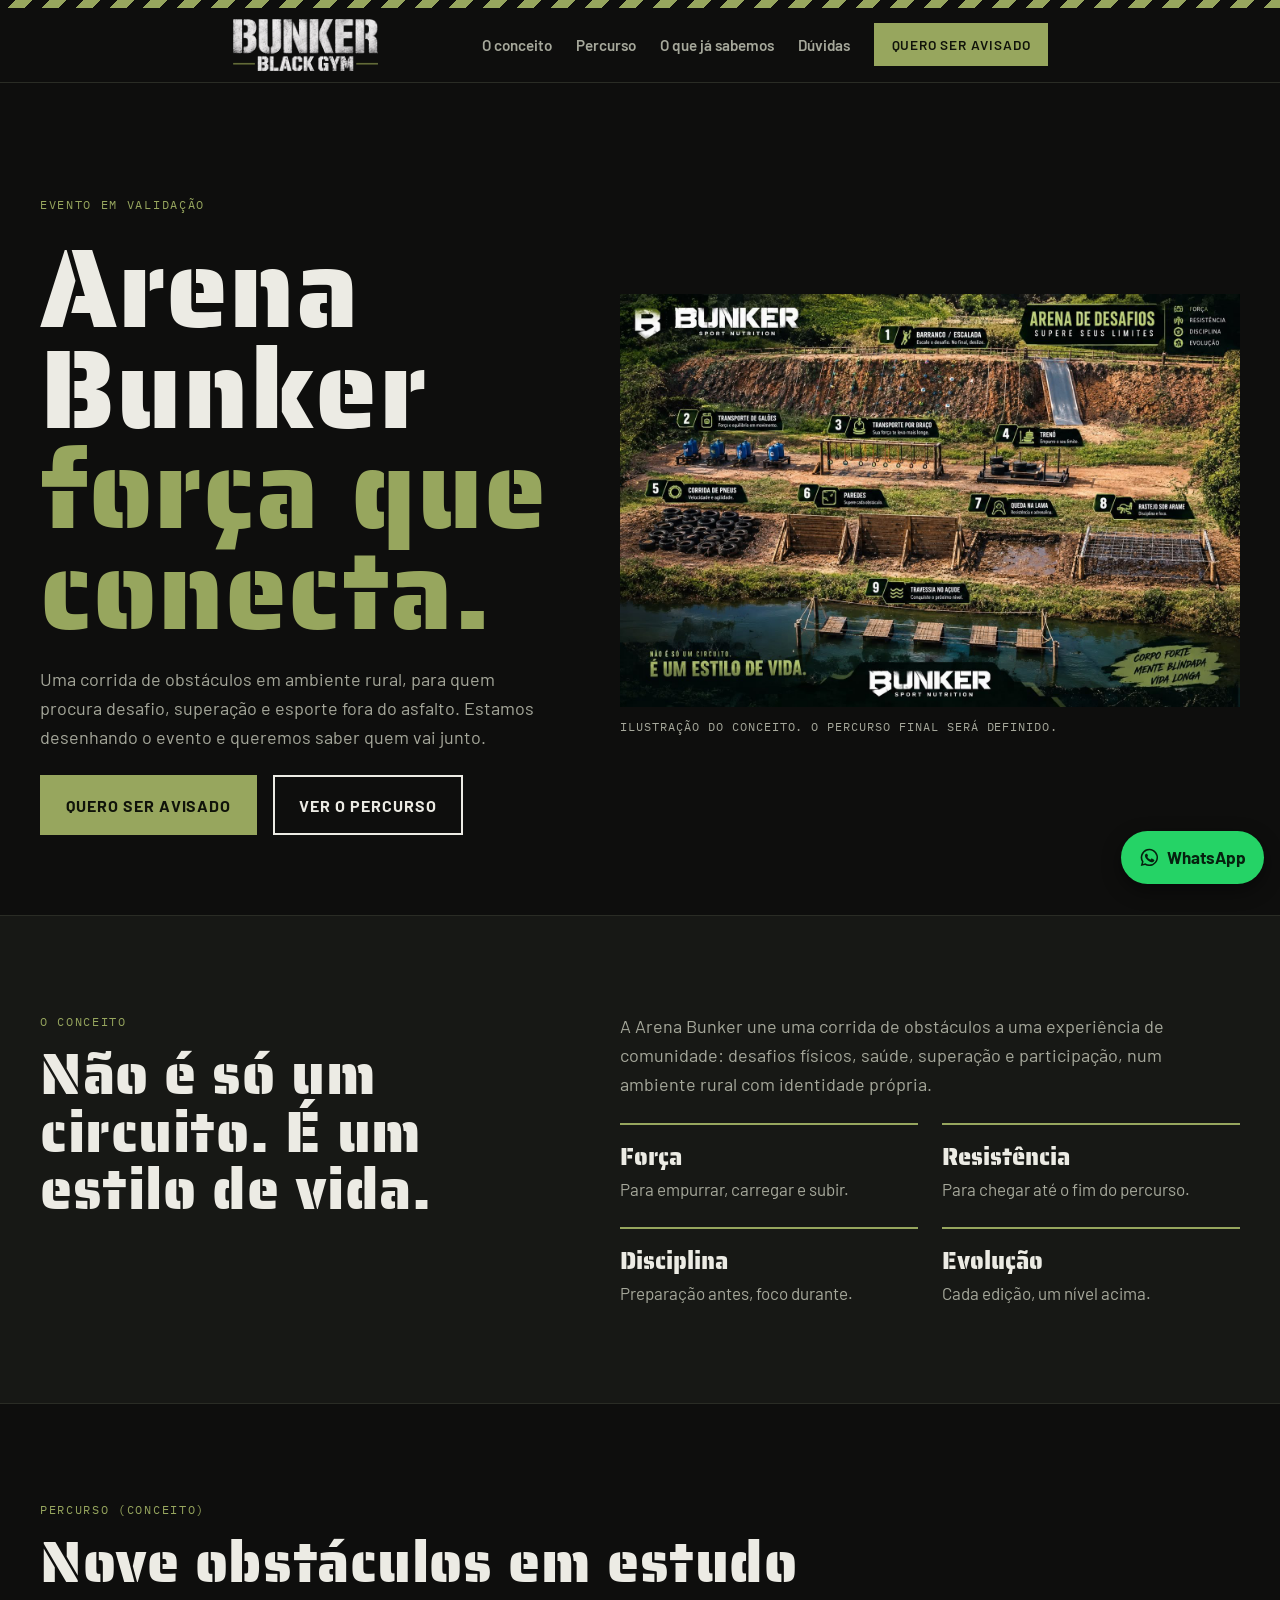
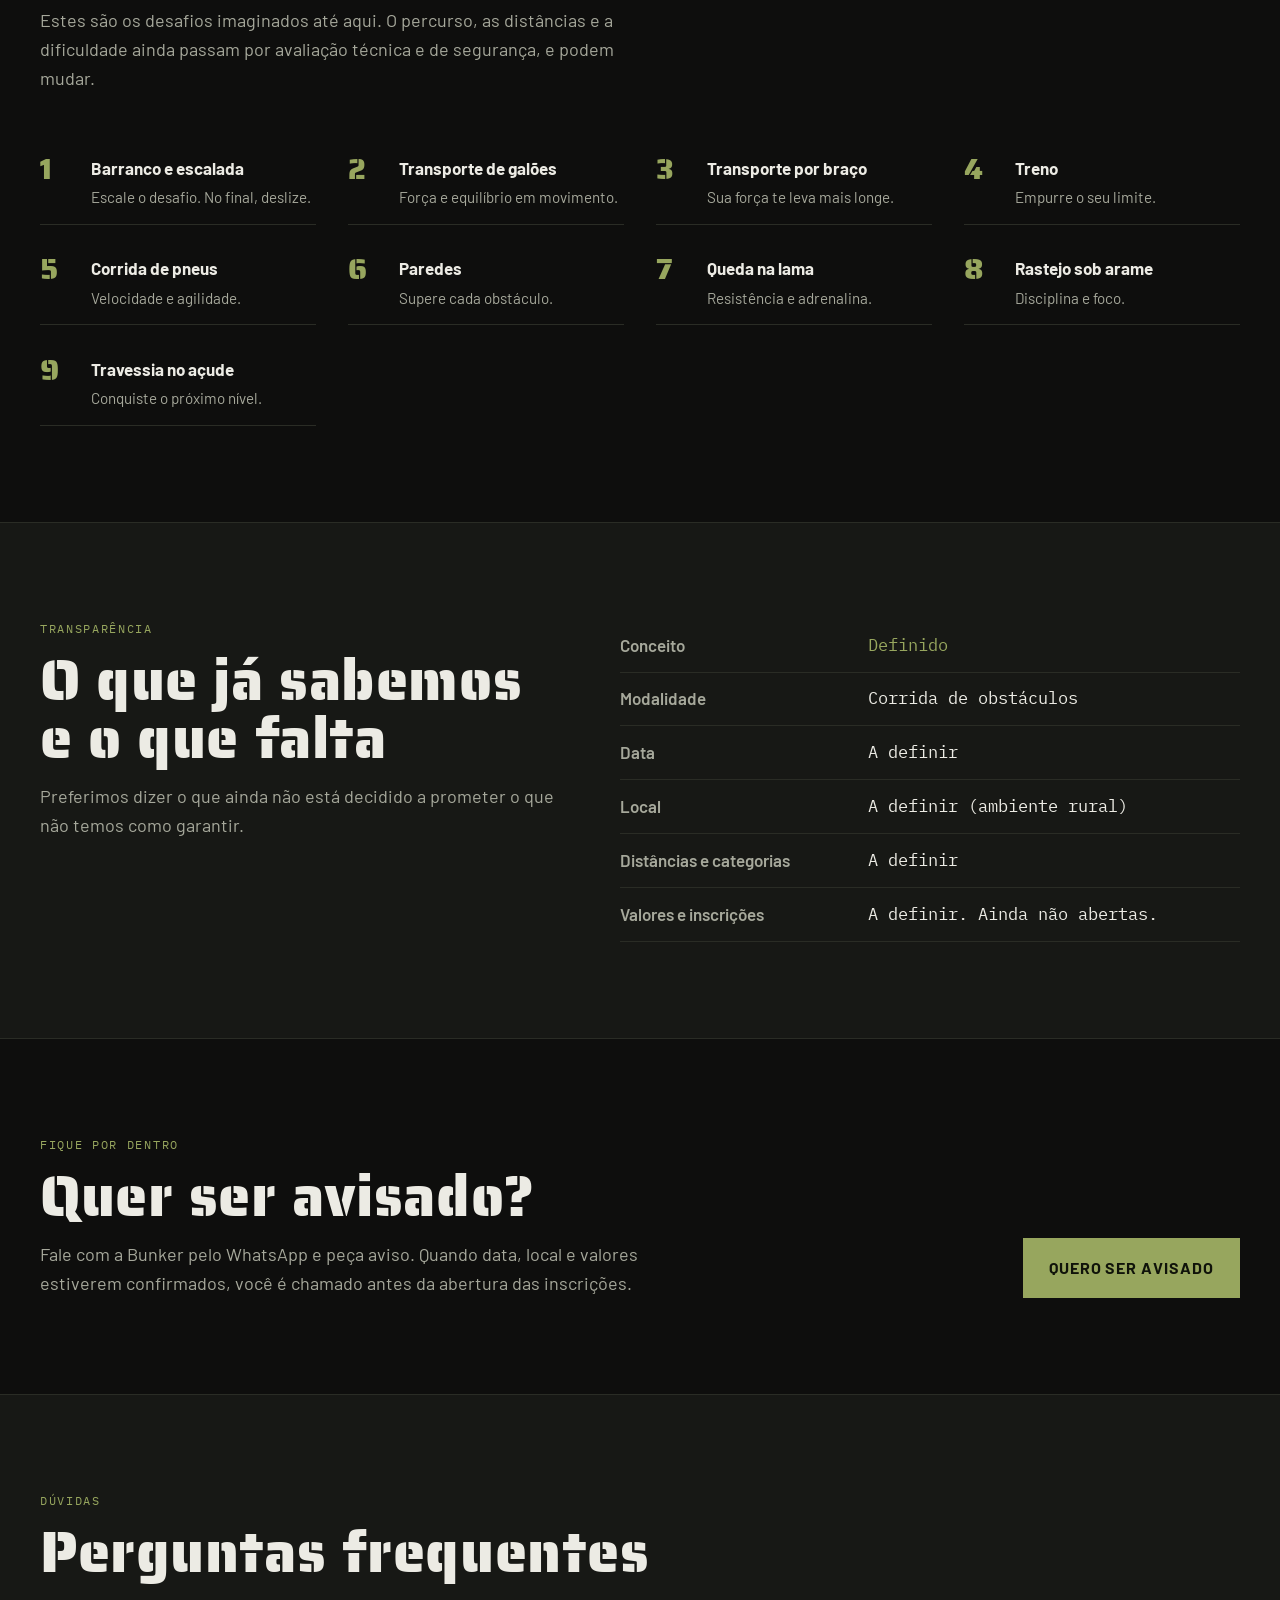
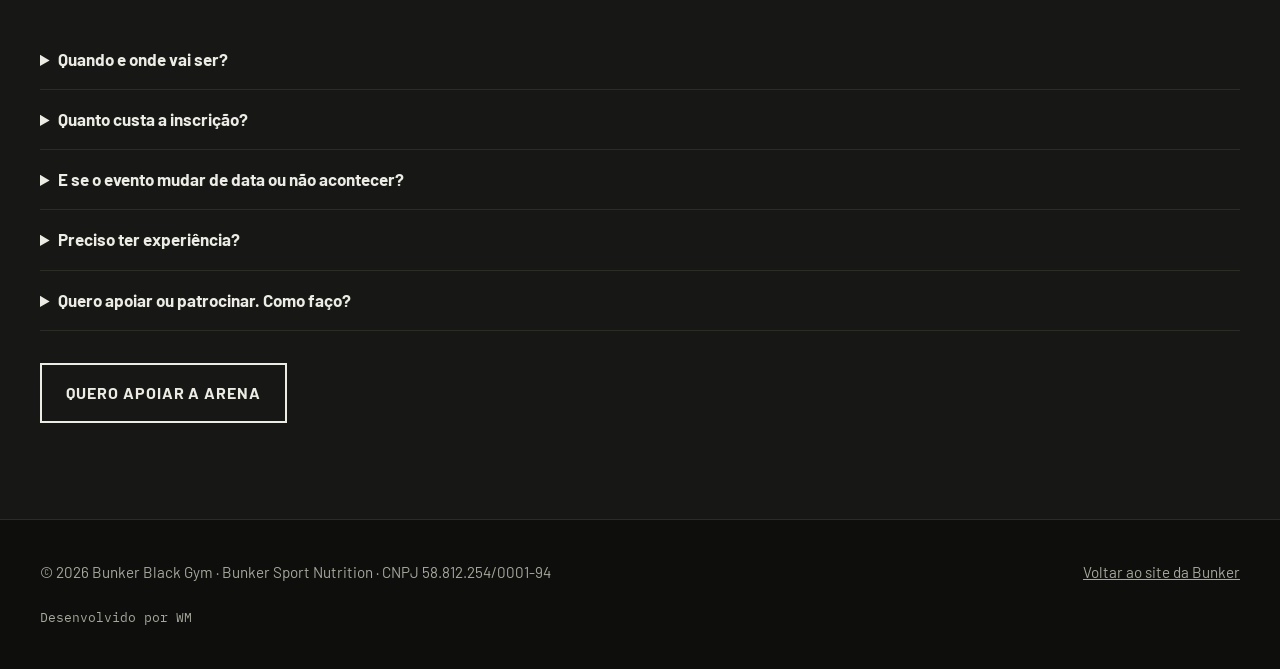
==== arena/index.html @ 94d3ce9a "Site da Arena Bunker (arena.bunkersn.com.br) em pasta própria Co-Authored-By: Claude Sonnet 5.5 <nor" ====
<!doctype html>
<html lang="pt-BR">
<head>
<meta charset="utf-8">
<meta name="viewport" content="width=device-width, initial-scale=1, viewport-fit=cover">
<title>Arena Bunker</title>
<meta name="description" content="Arena Bunker: corrida de obstáculos em ambiente rural. Força que conecta. Evento em validação, peça aviso pelo WhatsApp.">
<link rel="canonical" href="https://arena.bunkersn.com.br/">
<meta property="og:title" content="Arena Bunker: força que conecta">
<meta property="og:description" content="Corrida de obstáculos em ambiente rural. Evento em validação.">
<meta property="og:url" content="https://arena.bunkersn.com.br/">
<meta property="og:image" content="https://arena.bunkersn.com.br/img/percurso.jpg">
<meta property="og:locale" content="pt_BR">
<link rel="preconnect" href="https://fonts.googleapis.com">
<link rel="preconnect" href="https://fonts.gstatic.com" crossorigin>
<link rel="stylesheet" href="https://fonts.googleapis.com/css2?family=Barlow:wght@400;600;700&family=IBM+Plex+Mono:wght@400;500&family=Saira+Stencil+One&display=swap">
<link rel="stylesheet" href="css/base.css">
<link rel="stylesheet" href="css/arena.css">
</head>
<body>
<header class="topo">
  <div class="listra" aria-hidden="true"></div>
  <div class="wrap">
    <a class="marca" href="https://www.bunkersn.com.br/"><img src="img/logo-blackgym.jpg" alt="Bunker Black Gym"></a>
    <nav class="menu" aria-label="Principal">
      <a href="#conceito">O conceito</a>
      <a href="#percurso">Percurso</a>
      <a href="#status">O que já sabemos</a>
      <a href="#faq">Dúvidas</a>
      <a class="btn" href="#aviso">Quero ser avisado</a>
    </nav>
  </div>
</header>

<main>
  <section class="hero-arena" id="inicio">
    <div class="wrap">
      <div class="texto">
        <p class="rotulo">Evento em validação</p>
        <h1>Arena Bunker <em>força que conecta.</em></h1>
        <p class="lead">Uma corrida de obstáculos em ambiente rural, para quem procura desafio, superação e esporte fora do asfalto. Estamos desenhando o evento e queremos saber quem vai junto.</p>
        <div class="acoes">
          <a class="btn" href="#aviso">Quero ser avisado</a>
          <a class="btn btn--vazado" href="#percurso">Ver o percurso</a>
        </div>
      </div>
      <figure>
        <img src="img/percurso.jpg" alt="Ilustração do conceito da Arena Bunker, com nove obstáculos em percurso rural" width="1536" height="1024">
        <figcaption>Ilustração do conceito. O percurso final será definido.</figcaption>
      </figure>
    </div>
  </section>

  <section class="faixa faixa--alt" id="conceito">
    <div class="wrap duas-colunas">
      <div class="cab-secao" style="margin:0">
        <p class="rotulo">O conceito</p>
        <h2>Não é só um circuito. É um estilo de vida.</h2>
      </div>
      <div style="display:grid;gap:1.5rem">
        <p class="lead">A Arena Bunker une uma corrida de obstáculos a uma experiência de comunidade: desafios físicos, saúde, superação e participação, num ambiente rural com identidade própria.</p>
        <div class="valores">
          <div><b>Força</b><span>Para empurrar, carregar e subir.</span></div>
          <div><b>Resistência</b><span>Para chegar até o fim do percurso.</span></div>
          <div><b>Disciplina</b><span>Preparação antes, foco durante.</span></div>
          <div><b>Evolução</b><span>Cada edição, um nível acima.</span></div>
        </div>
      </div>
    </div>
  </section>

  <section class="faixa" id="percurso">
    <div class="wrap">
      <div class="cab-secao">
        <p class="rotulo">Percurso (conceito)</p>
        <h2>Nove obstáculos em estudo</h2>
        <p class="lead">Estes são os desafios imaginados até aqui. O percurso, as distâncias e a dificuldade ainda passam por avaliação técnica e de segurança, e podem mudar.</p>
      </div>
      <ol class="obstaculos">
        <li><b>Barranco e escalada</b><span>Escale o desafio. No final, deslize.</span></li>
        <li><b>Transporte de galões</b><span>Força e equilíbrio em movimento.</span></li>
        <li><b>Transporte por braço</b><span>Sua força te leva mais longe.</span></li>
        <li><b>Treno</b><span>Empurre o seu limite.</span></li>
        <li><b>Corrida de pneus</b><span>Velocidade e agilidade.</span></li>
        <li><b>Paredes</b><span>Supere cada obstáculo.</span></li>
        <li><b>Queda na lama</b><span>Resistência e adrenalina.</span></li>
        <li><b>Rastejo sob arame</b><span>Disciplina e foco.</span></li>
        <li><b>Travessia no açude</b><span>Conquiste o próximo nível.</span></li>
      </ol>
    </div>
  </section>

  <section class="faixa faixa--alt" id="status">
    <div class="wrap duas-colunas">
      <div class="cab-secao" style="margin:0">
        <p class="rotulo">Transparência</p>
        <h2>O que já sabemos e o que falta</h2>
        <p class="lead">Preferimos dizer o que ainda não está decidido a prometer o que não temos como garantir.</p>
      </div>
      <table class="status">
        <tr><th>Conceito</th><td class="def">Definido</td></tr>
        <tr><th>Modalidade</th><td>Corrida de obstáculos</td></tr>
        <tr><th>Data</th><td>A definir</td></tr>
        <tr><th>Local</th><td>A definir (ambiente rural)</td></tr>
        <tr><th>Distâncias e categorias</th><td>A definir</td></tr>
        <tr><th>Valores e inscrições</th><td>A definir. Ainda não abertas.</td></tr>
      </table>
    </div>
  </section>

  <section class="faixa" id="aviso">
    <div class="wrap cta-faixa">
      <div class="cab-secao" style="margin:0">
        <p class="rotulo">Fique por dentro</p>
        <h2>Quer ser avisado?</h2>
        <p class="lead">Fale com a Bunker pelo WhatsApp e peça aviso. Quando data, local e valores estiverem confirmados, você é chamado antes da abertura das inscrições.</p>
      </div>
      <a class="btn" id="cta-aviso-3" href="https://wa.me/5535997757577" target="_blank" rel="noopener">Quero ser avisado</a>
    </div>
  </section>

  <section class="faixa faixa--alt" id="faq">
    <div class="wrap">
      <div class="cab-secao"><p class="rotulo">Dúvidas</p><h2>Perguntas frequentes</h2></div>
      <div class="faq">
        <details><summary>Quando e onde vai ser?</summary><p>Ainda não está definido. Só vamos divulgar data e local depois de validar o terreno, a segurança e as autorizações necessárias.</p></details>
        <details><summary>Quanto custa a inscrição?</summary><p>Os valores ainda serão definidos. As inscrições não estão abertas e nenhuma cobrança é feita por este site.</p></details>
        <details><summary>E se o evento mudar de data ou não acontecer?</summary><p>As regras de cancelamento, adiamento e reembolso serão divulgadas antes de qualquer cobrança.</p></details>
        <details><summary>Preciso ter experiência?</summary><p>Categorias e níveis de dificuldade ainda serão definidos. Quando estiverem prontos, vamos explicar quem pode participar de cada um.</p></details>
        <details><summary>Quero apoiar ou patrocinar. Como faço?</summary><p>Fale com a Bunker pelo WhatsApp no botão abaixo.</p></details>
      </div>
      <p style="margin-top:2rem"><a class="btn btn--vazado" id="cta-patro" href="https://wa.me/5535997757577" target="_blank" rel="noopener">Quero apoiar a Arena</a></p>
    </div>
  </section>
</main>

<footer class="rodape">
  <div class="wrap">
    <p>© <span id="ano"></span> Bunker Black Gym · Bunker Sport Nutrition · CNPJ 58.812.254/0001-94</p>
    <p><a href="https://www.bunkersn.com.br/">Voltar ao site da Bunker</a></p>
    <p class="credito">Desenvolvido por WM</p>
  </div>
</footer>

<a class="zap" id="zap-flutuante" href="https://wa.me/5535997757577" target="_blank" rel="noopener" aria-label="Falar no WhatsApp">
  <svg viewBox="0 0 24 24" aria-hidden="true"><path d="M12 2a10 10 0 0 0-8.6 15.1L2 22l5-1.3A10 10 0 1 0 12 2Zm0 18.2a8.2 8.2 0 0 1-4.2-1.2l-.3-.2-3 .8.8-2.9-.2-.3A8.2 8.2 0 1 1 12 20.2Zm4.5-6.1c-.2-.1-1.5-.7-1.7-.8s-.4-.1-.6.1-.7.8-.8 1-.3.2-.5.1a6.7 6.7 0 0 1-3.3-2.9c-.2-.4.2-.4.7-1.3.1-.2 0-.3 0-.4l-.8-1.8c-.2-.5-.4-.4-.6-.4h-.5a1 1 0 0 0-.7.3 3 3 0 0 0-.9 2.2 5.2 5.2 0 0 0 1.1 2.7 11.9 11.9 0 0 0 4.6 4c1.7.7 2.4.8 3.2.7a2.8 2.8 0 0 0 1.8-1.3 2.3 2.3 0 0 0 .2-1.3c-.1-.1-.2-.2-.5-.3Z"/></svg>
  <span>WhatsApp</span>
</a>
<script src="js/arena.js"></script>
</body>
</html>
---- arena/css/base.css ----
/* Base compartilhada entre academia e loja (tokens, tipografia, botões, layout).
   Layout: faixas horizontais de concreto, conteúdo alinhado à esquerda em grade de 12 colunas. */
:root {
  --concreto: #0e0e0d;      /* fundo, próximo do preto do logo */
  --concreto-2: #171815;    /* faixas alternadas */
  --parede: #2a2c25;        /* bordas, divisórias */
  --giz: #ecebe4;           /* texto principal */
  --cinza: #a6a89b;         /* texto secundário */
  --oliva: #97a65e;         /* destaque: verde-oliva do logo */
  --oliva-escuro: #10130a;  /* texto sobre oliva */
  --erro: #ff8a7a;

  --f-display: "Saira Stencil One", "Impact", "Arial Narrow", sans-serif;
  --f-corpo: "Barlow", "Helvetica Neue", Arial, sans-serif;
  --f-util: "IBM Plex Mono", ui-monospace, Menlo, monospace;

  --largura: 120rem;
  --gutter: clamp(1rem, 4vw, 2.5rem);
  color-scheme: dark;
}
*, *::before, *::after { box-sizing: border-box; }
html { scroll-behavior: smooth; }
@media (prefers-reduced-motion: reduce) { html { scroll-behavior: auto; } * { transition: none !important; animation: none !important; } }
body {
  margin: 0; background: var(--concreto); color: var(--giz);
  font-family: var(--f-corpo); font-size: 1.0625rem; line-height: 1.6;
  -webkit-font-smoothing: antialiased;
}
img { max-width: 100%; display: block; }
[hidden] { display: none !important; }
a { color: inherit; }
:focus-visible { outline: 2px solid var(--oliva); outline-offset: 3px; }

.wrap { max-width: var(--largura); margin-inline: auto; padding-inline: var(--gutter); }
.faixa { padding-block: clamp(3.5rem, 8vw, 6rem); border-top: 1px solid var(--parede); }
.faixa--alt { background: var(--concreto-2); }

h1, h2, h3 { font-family: var(--f-display); font-weight: 400; line-height: 1; margin: 0; text-wrap: balance; letter-spacing: .01em; }
h2 { font-size: clamp(2.2rem, 5.5vw, 3.6rem); }
h3 { font-size: 1.6rem; }
p { margin: 0; }
.rotulo {
  font-family: var(--f-util); font-size: .75rem; letter-spacing: .14em; text-transform: uppercase; color: var(--oliva);
}
.lead { color: var(--cinza); max-width: 38rem; font-size: 1.125rem; }
.cab-secao { display: grid; gap: .9rem; margin-bottom: clamp(2rem, 5vw, 3rem); }

.btn {
  display: inline-flex; align-items: center; justify-content: center; gap: .5rem;
  font-family: var(--f-corpo); font-weight: 700; font-size: 1rem; letter-spacing: .06em; text-transform: uppercase;
  padding: .95rem 1.5rem; border: 2px solid var(--oliva); text-decoration: none; cursor: pointer;
  background: var(--oliva); color: var(--oliva-escuro); transition: background .15s, color .15s;
}
.btn:hover { background: transparent; color: var(--oliva); }
.btn--vazado { background: transparent; color: var(--giz); border-color: var(--giz); }
.btn--vazado:hover { background: var(--giz); color: var(--concreto); }

/* Faixa de segurança (listras diagonais) usada como marca do Bunker */
.listra {
  height: .5rem;
  background: repeating-linear-gradient(-45deg, var(--oliva) 0 .75rem, var(--concreto) .75rem 1.5rem);
}

/* Cabeçalho */
.topo { position: sticky; top: env(safe-area-inset-top, 0px); z-index: 10; background: var(--concreto); border-bottom: 1px solid var(--parede); }
.topo .wrap { display: flex; align-items: center; justify-content: space-between; gap: 1rem; min-height: 4.6rem; }
.marca { font-family: var(--f-display); font-size: 1.5rem; text-decoration: none; letter-spacing: .02em; }
.marca span { color: var(--oliva); }
.menu { display: flex; gap: 1.5rem; align-items: center; }
.menu a { text-decoration: none; font-weight: 600; font-size: .95rem; color: var(--cinza); }
.menu a:hover { color: var(--giz); }
.menu .btn { padding: .55rem 1rem; font-size: .85rem; color: var(--oliva-escuro); }
.menu .btn:hover { color: var(--oliva); }
.menu .em-breve { font-family: var(--f-util); font-size: .65rem; color: var(--oliva); margin-left: .3rem; }
@media (max-width: 52rem) { .menu a:not(.btn) { display: none; } }
/* telas grandes: logo e menu agrupados no centro do cabeçalho */
@media (min-width: 64rem) { .topo .wrap { justify-content: center; gap: clamp(3rem, 8vw, 10rem); } }

/* Rodapé */
.rodape { border-top: 1px solid var(--parede); padding-block: 2.5rem; color: var(--cinza); font-size: .95rem; }
.rodape .wrap { display: flex; flex-wrap: wrap; gap: 1.5rem 3rem; justify-content: space-between; }

/* WhatsApp flutuante */
.zap {
  position: fixed; right: 1rem; bottom: calc(1rem + env(safe-area-inset-bottom, 0px)); z-index: 20;
  display: inline-flex; align-items: center; gap: .5rem; padding: .8rem 1.1rem;
  background: #25d366; color: #06210f; font-weight: 700; text-decoration: none; border-radius: 2rem;
  box-shadow: 0 .4rem 1.2rem rgba(0,0,0,.45);
}
.zap svg { width: 1.3rem; height: 1.3rem; fill: currentColor; }
@media (max-width: 30rem) { .zap span { display: none; } }
.rodape .credito { flex-basis: 100%; font-family: var(--f-util); font-size: .8rem; }
.marca { display: block; line-height: 0; }
.marca img { height: 3.4rem; width: auto; mix-blend-mode: lighten; }
---- arena/css/arena.css ----
/* Arena Bunker: reaproveita tokens e componentes de base.css */
.hero-arena { padding-block: clamp(3.5rem, 9vw, 7rem) clamp(3rem, 7vw, 5rem); }
.hero-arena .wrap { display: grid; gap: 2rem; }
.hero-arena h1 { font-size: clamp(3rem, 9vw, 7rem); line-height: .9; }
.hero-arena h1 em { font-style: normal; color: var(--oliva); display: block; }
.hero-arena .texto { display: grid; gap: 1.5rem; align-content: center; }
.hero-arena .acoes { display: flex; flex-wrap: wrap; gap: 1rem; }
.hero-arena figure { margin: 0; }
.hero-arena img, .percurso-fig img { width: 100%; height: auto; display: block; }
figcaption { font-family: var(--f-util); font-size: .75rem; letter-spacing: .08em; text-transform: uppercase; color: var(--cinza); padding-top: .6rem; }
@media (min-width: 64rem) { .hero-arena .wrap { grid-template-columns: minmax(0, 5fr) minmax(0, 6fr); align-items: center; gap: clamp(2rem, 5vw, 5rem); } }

.valores { display: grid; grid-template-columns: repeat(auto-fit, minmax(12rem, 1fr)); gap: 1.5rem; }
.valores div { border-top: 2px solid var(--oliva); padding-top: .8rem; }
.valores b { display: block; font-family: var(--f-display); font-size: 1.5rem; font-weight: 400; }
.valores span { color: var(--cinza); }

.obstaculos { list-style: none; margin: 0; padding: 0; display: grid; grid-template-columns: repeat(auto-fit, minmax(17rem, 1fr)); gap: 1rem 2rem; counter-reset: obs; }
.obstaculos li { display: grid; grid-template-columns: 2.4rem 1fr; gap: .2rem .8rem; padding: .9rem 0; border-bottom: 1px solid var(--parede); }
.obstaculos li::before { counter-increment: obs; content: counter(obs); grid-row: span 2; font-family: var(--f-display); font-size: 1.8rem; color: var(--oliva); line-height: 1; }
.obstaculos b { font-weight: 700; }
.obstaculos span { color: var(--cinza); font-size: .95rem; }

.status { width: 100%; border-collapse: collapse; }
.status th, .status td { text-align: left; padding: .8rem 0; border-bottom: 1px solid var(--parede); vertical-align: top; }
.status th { font-weight: 600; width: 40%; color: var(--cinza); }
.status td { font-family: var(--f-util); }
.status .def { color: var(--oliva); }

.faq details { border-bottom: 1px solid var(--parede); padding: 1rem 0; }
.faq summary { cursor: pointer; font-weight: 700; }
.faq details p { color: var(--cinza); margin-top: .6rem; max-width: 46rem; }

.duas-colunas { display: grid; gap: 2rem; }
@media (min-width: 52rem) { .duas-colunas { grid-template-columns: minmax(0, 5fr) minmax(0, 6fr); gap: 4rem; align-items: start; } }
.cta-faixa { display: flex; flex-wrap: wrap; gap: 1.5rem 2rem; align-items: end; justify-content: space-between; }
.menu a.ativo-fake { color: var(--giz); }
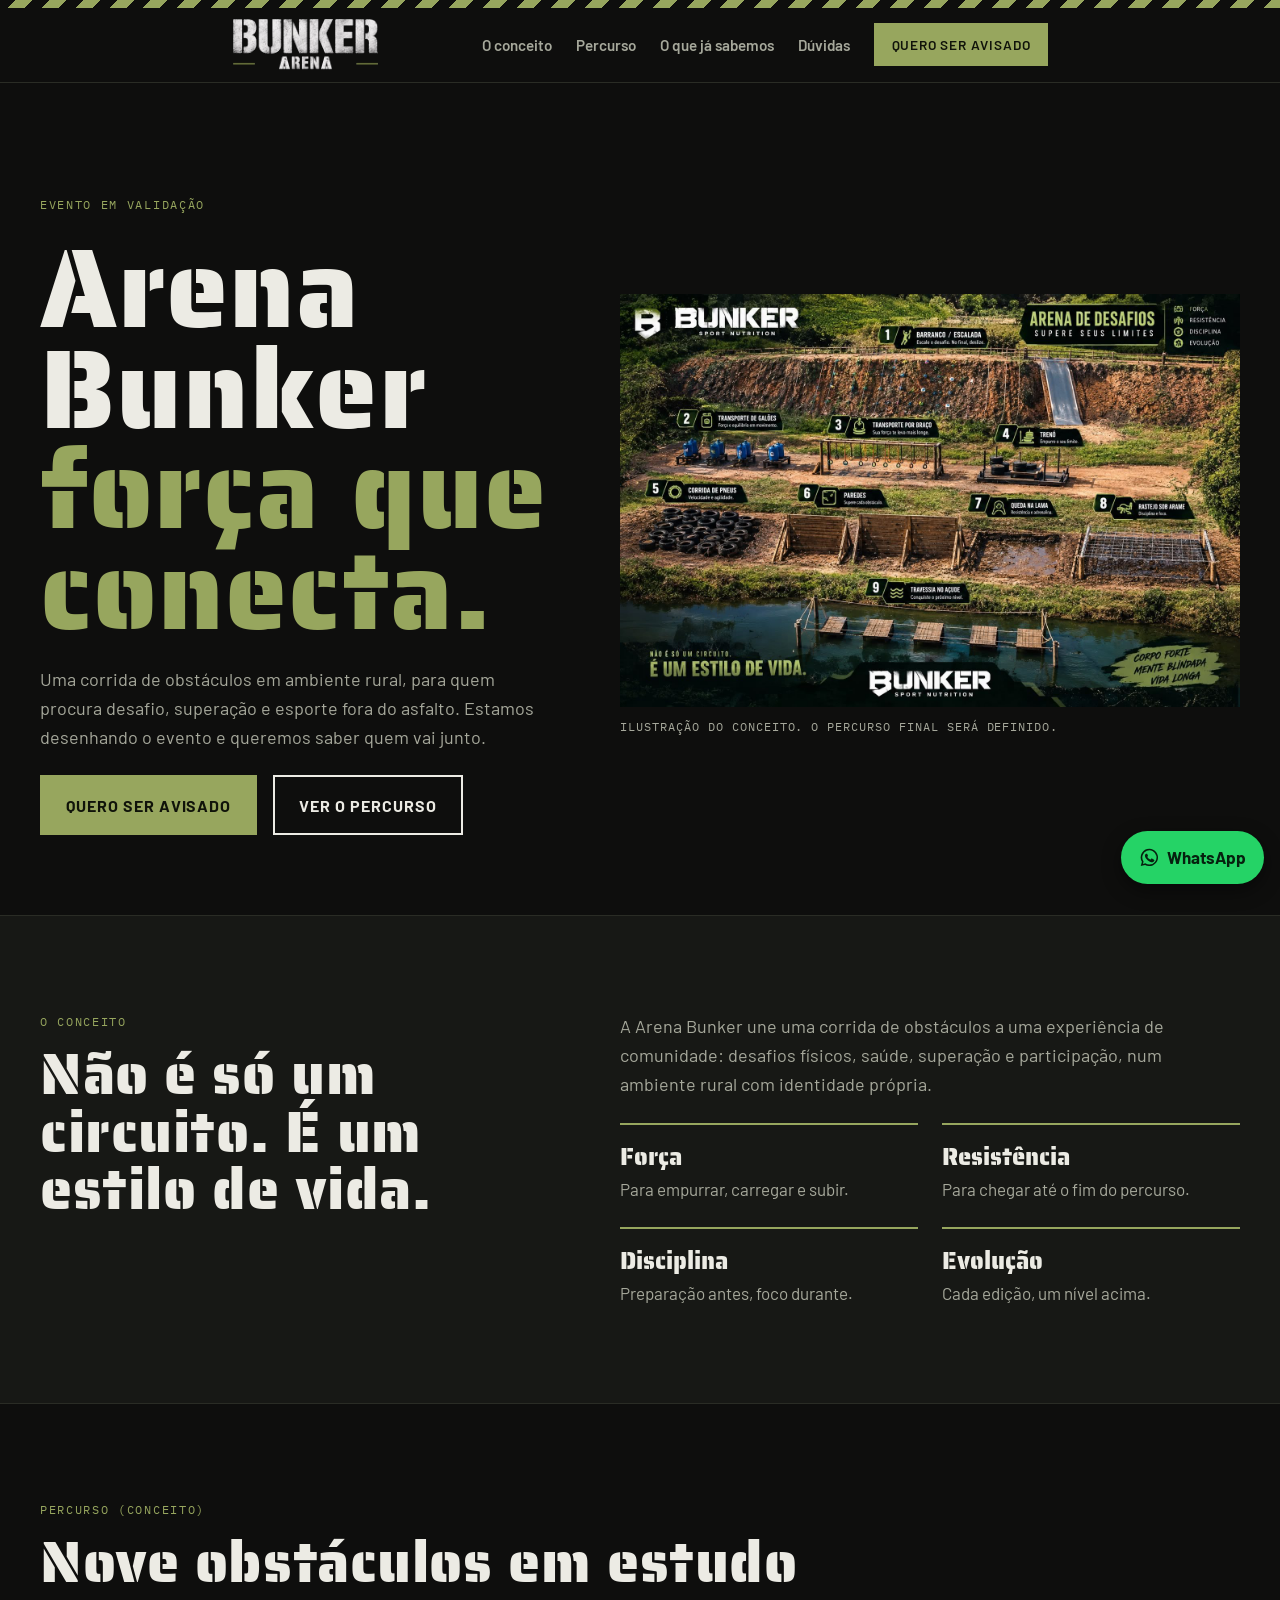
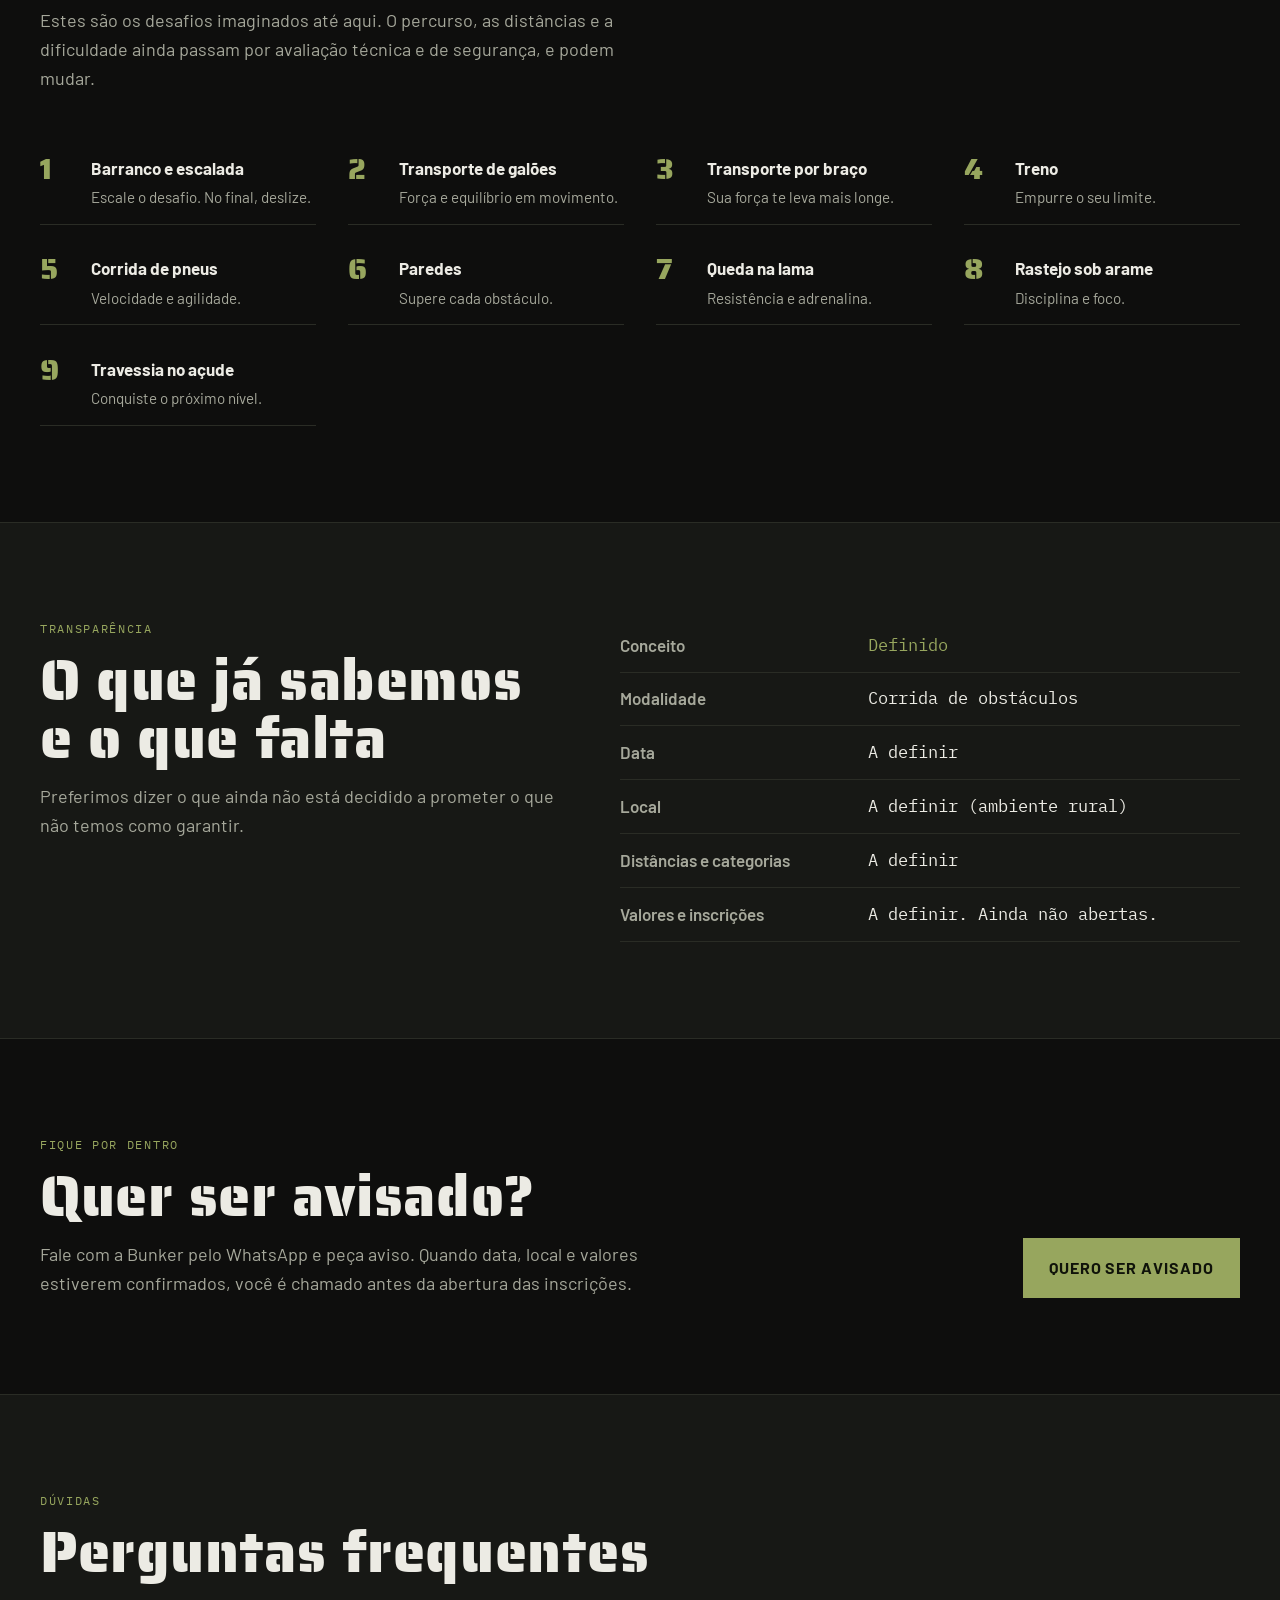
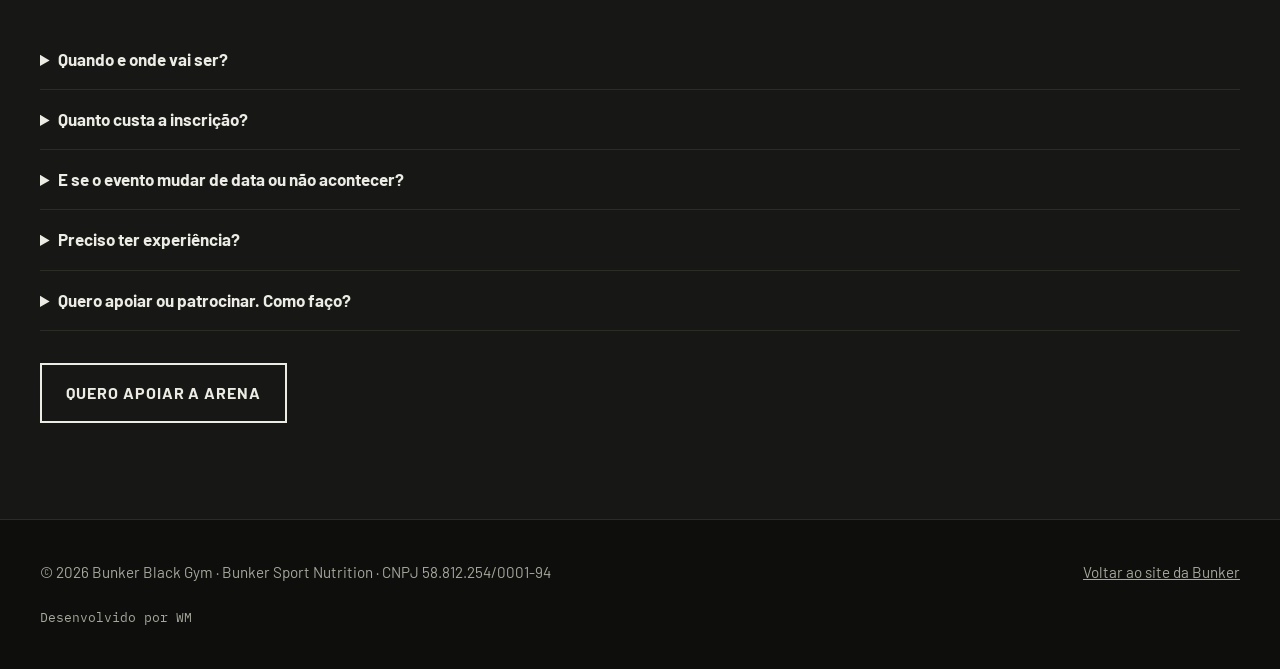
==== commit 512dc4eb: "Logo da Arena: troca Black Gym por Arena no cabeçalho Co-Authored-By: Claude Sonnet 5.5 <noreply@ant" ====
--- a/arena/index.html
+++ b/arena/index.html
@@ -21,7 +21,7 @@
 <header class="topo">
   <div class="listra" aria-hidden="true"></div>
   <div class="wrap">
-    <a class="marca" href="https://www.bunkersn.com.br/"><img src="img/logo-blackgym.jpg" alt="Bunker Black Gym"></a>
+    <a class="marca" href="https://www.bunkersn.com.br/"><img src="img/logo-arena.jpg" alt="Bunker Arena"></a>
     <nav class="menu" aria-label="Principal">
       <a href="#conceito">O conceito</a>
       <a href="#percurso">Percurso</a>
